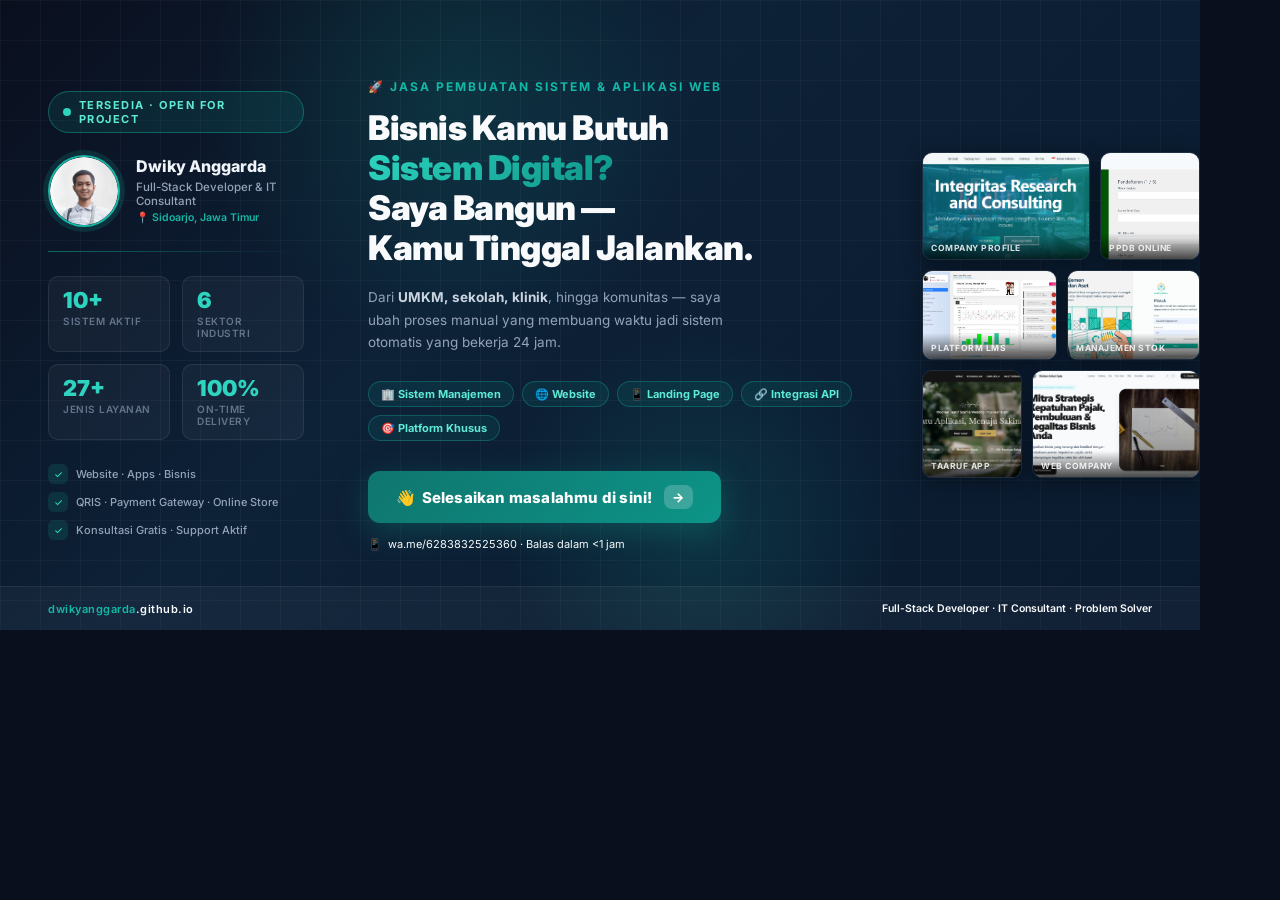
==== og-image.html @ f9ded8c6 "add custom OG image generator and update project assets and portfolio styling" ====
<!DOCTYPE html>
<html lang="id">

<head>
    <meta charset="UTF-8">
    <meta name="viewport" content="width=1200">
    <title>OG Image – Dwiky Anggarda</title>
    <link rel="preconnect" href="https://fonts.googleapis.com">
    <link href="https://fonts.googleapis.com/css2?family=Inter:wght@400;600;700;800;900&display=swap" rel="stylesheet">
    <style>
        * {
            margin: 0;
            padding: 0;
            box-sizing: border-box;
        }

        body {
            width: 1200px;
            height: 630px;
            overflow: hidden;
            font-family: 'Inter', sans-serif;
            background: #0a0f1e;
        }

        .og-wrap {
            width: 1200px;
            height: 630px;
            position: relative;
            display: flex;
            overflow: hidden;
            background: linear-gradient(135deg, #0a0f1e 0%, #0d2137 40%, #0a1a2e 100%);
        }

        /* ── Background decorations ── */
        .bg-glow-1 {
            position: absolute;
            width: 500px;
            height: 500px;
            border-radius: 50%;
            background: radial-gradient(circle, rgba(15, 118, 110, 0.25) 0%, transparent 70%);
            top: -150px;
            left: 200px;
            pointer-events: none;
        }

        .bg-glow-2 {
            position: absolute;
            width: 400px;
            height: 400px;
            border-radius: 50%;
            background: radial-gradient(circle, rgba(20, 184, 166, 0.15) 0%, transparent 70%);
            bottom: -100px;
            right: 300px;
            pointer-events: none;
        }

        .bg-grid {
            position: absolute;
            inset: 0;
            background-image:
                linear-gradient(rgba(255, 255, 255, 0.03) 1px, transparent 1px),
                linear-gradient(90deg, rgba(255, 255, 255, 0.03) 1px, transparent 1px);
            background-size: 40px 40px;
            pointer-events: none;
        }

        /* ── LEFT PANEL ── */
        .left {
            width: 340px;
            flex-shrink: 0;
            display: flex;
            flex-direction: column;
            justify-content: center;
            padding: 44px 36px 44px 48px;
            position: relative;
            z-index: 2;
        }

        .brand-tag {
            display: inline-flex;
            align-items: center;
            gap: 8px;
            background: rgba(15, 118, 110, 0.2);
            border: 1px solid rgba(20, 184, 166, 0.4);
            color: #5eead4;
            font-size: 11px;
            font-weight: 700;
            letter-spacing: 1.5px;
            text-transform: uppercase;
            padding: 6px 14px;
            border-radius: 50px;
            margin-bottom: 22px;
        }

        .brand-tag::before {
            content: '';
            width: 8px;
            height: 8px;
            border-radius: 50%;
            background: #2dd4bf;
            animation: pulse-dot 2s ease-in-out infinite;
        }

        @keyframes pulse-dot {

            0%,
            100% {
                opacity: 1;
            }

            50% {
                opacity: 0.4;
            }
        }

        .profile-row {
            display: flex;
            align-items: center;
            gap: 16px;
            margin-bottom: 24px;
        }

        .profile-photo {
            width: 72px;
            height: 72px;
            border-radius: 50%;
            object-fit: cover;
            object-position: center top;
            border: 2.5px solid #14b8a6;
            flex-shrink: 0;
            box-shadow: 0 0 0 5px rgba(20, 184, 166, 0.15);
        }

        .profile-info .name {
            font-size: 16px;
            font-weight: 800;
            color: #f1f5f9;
            line-height: 1.2;
        }

        .profile-info .title {
            font-size: 11.5px;
            color: #94a3b8;
            margin-top: 4px;
            font-weight: 500;
        }

        .profile-info .location {
            font-size: 10.5px;
            color: #14b8a6;
            margin-top: 3px;
            font-weight: 600;
        }

        .divider {
            height: 1px;
            background: linear-gradient(90deg, rgba(20, 184, 166, 0.5), transparent);
            margin-bottom: 24px;
        }

        /* Stats */
        .stats-grid {
            display: grid;
            grid-template-columns: 1fr 1fr;
            gap: 12px;
            margin-bottom: 24px;
        }

        .stat-box {
            background: rgba(255, 255, 255, 0.04);
            border: 1px solid rgba(255, 255, 255, 0.08);
            border-radius: 10px;
            padding: 12px 14px;
        }

        .stat-box .snum {
            font-size: 22px;
            font-weight: 900;
            color: #2dd4bf;
            line-height: 1;
        }

        .stat-box .slabel {
            font-size: 10px;
            color: #64748b;
            margin-top: 4px;
            font-weight: 600;
            text-transform: uppercase;
            letter-spacing: 0.5px;
        }

        /* Trust badges */
        .badges {
            display: flex;
            flex-direction: column;
            gap: 8px;
        }

        .badge-row {
            display: flex;
            align-items: center;
            gap: 8px;
            font-size: 11px;
            color: #94a3b8;
            font-weight: 500;
        }

        .badge-icon {
            width: 20px;
            height: 20px;
            border-radius: 6px;
            background: rgba(15, 118, 110, 0.25);
            display: flex;
            align-items: center;
            justify-content: center;
            color: #2dd4bf;
            font-size: 10px;
            flex-shrink: 0;
        }

        /* ── CENTER PANEL ── */
        .center {
            flex: 1;
            display: flex;
            flex-direction: column;
            justify-content: center;
            padding: 44px 28px;
            position: relative;
            z-index: 2;
        }

        .eyebrow {
            font-size: 12px;
            font-weight: 700;
            letter-spacing: 2px;
            text-transform: uppercase;
            color: #14b8a6;
            margin-bottom: 14px;
        }

        .headline {
            font-size: 34px;
            font-weight: 900;
            color: #f8fafc;
            line-height: 1.18;
            margin-bottom: 18px;
            letter-spacing: -0.5px;
        }

        .headline em {
            font-style: normal;
            background: linear-gradient(135deg, #2dd4bf, #0d9488);
            -webkit-background-clip: text;
            -webkit-text-fill-color: transparent;
            background-clip: text;
        }

        .subtext {
            font-size: 13.5px;
            color: #94a3b8;
            line-height: 1.65;
            margin-bottom: 28px;
            max-width: 380px;
        }

        .subtext strong {
            color: #cbd5e1;
        }

        /* Service Chips */
        .chips {
            display: flex;
            flex-wrap: wrap;
            gap: 8px;
            margin-bottom: 30px;
        }

        .chip {
            background: rgba(15, 118, 110, 0.18);
            border: 1px solid rgba(20, 184, 166, 0.3);
            color: #5eead4;
            font-size: 11px;
            font-weight: 700;
            padding: 5px 12px;
            border-radius: 50px;
        }

        /* CTA */
        .cta-btn {
            display: inline-flex;
            align-items: center;
            gap: 12px;
            background: linear-gradient(135deg, #0f766e, #0d9488);
            color: white;
            font-size: 15px;
            font-weight: 800;
            padding: 14px 28px;
            border-radius: 12px;
            box-shadow: 0 8px 30px rgba(15, 118, 110, 0.45);
            width: fit-content;
            letter-spacing: 0.2px;
        }

        .cta-btn .cta-arrow {
            background: rgba(255, 255, 255, 0.2);
            border-radius: 8px;
            padding: 4px 8px;
            font-size: 13px;
        }

        /* Phone hint */
        .wa-hint {
            margin-top: 14px;
            font-size: 11px;
            color: #f8fafc;
            /* color: #475569; */
            display: flex;
            align-items: center;
            gap: 6px;
        }

        .wa-hint::before {
            content: '📱';
        }

        /* ── RIGHT PANEL – Portfolio Mosaic ── */
        .right {
            width: 290px;
            flex-shrink: 0;
            display: flex;
            flex-direction: column;
            justify-content: center;
            padding: 28px 28px 28px 12px;
            gap: 10px;
            position: relative;
            z-index: 2;
        }

        .mosaic-row {
            display: flex;
            gap: 10px;
        }

        .mosaic-card {
            border-radius: 10px;
            overflow: hidden;
            border: 1px solid rgba(255, 255, 255, 0.08);
            position: relative;
            box-shadow: 0 4px 20px rgba(0, 0, 0, 0.4);
            flex-shrink: 0;
        }

        .mosaic-card img {
            width: 100%;
            height: 100%;
            object-fit: cover;
            display: block;
        }

        .mosaic-card .badge-overlay {
            position: absolute;
            bottom: 0;
            left: 0;
            right: 0;
            background: linear-gradient(transparent, rgba(0, 0, 0, 0.7));
            padding: 10px 8px 6px;
            font-size: 8.5px;
            font-weight: 700;
            color: rgba(255, 255, 255, 0.85);
            letter-spacing: 0.5px;
            text-transform: uppercase;
        }

        /* Mosaic sizes */
        .card-lg {
            width: 168px;
            height: 108px;
        }

        .card-sm {
            width: 100px;
            height: 108px;
        }

        .card-md {
            width: 135px;
            height: 90px;
        }

        .card-xs {
            width: 133px;
            height: 90px;
        }

        /* ── Bottom bar ── */
        .bottom-bar {
            position: absolute;
            bottom: 0;
            left: 0;
            right: 0;
            height: 44px;
            background: rgba(255, 255, 255, 0.03);
            border-top: 1px solid rgba(255, 255, 255, 0.06);
            display: flex;
            align-items: center;
            justify-content: space-between;
            padding: 0 48px;
            z-index: 10;
        }

        .bottom-bar .url {
            font-size: 11px;
            color: #f8fafc;
            font-weight: 600;
            letter-spacing: 0.5px;
        }

        .bottom-bar .url span {
            color: #14b8a6;
        }

        .bottom-bar .tagline {
            font-size: 10.5px;
            color: #f8fafc;
            font-weight: 600;
        }
    </style>
</head>

<body>
    <div class="og-wrap">
        <!-- Background -->
        <div class="bg-glow-1"></div>
        <div class="bg-glow-2"></div>
        <div class="bg-grid"></div>

        <!-- LEFT: Identity -->
        <div class="left">
            <div class="brand-tag">Tersedia · Open for Project</div>

            <div class="profile-row">
                <img class="profile-photo" src="assets/image/cropped_circle_image-1-2 (1)hd.png" alt="Dwiky Anggarda"
                    onerror="this.src='assets/image/cropped_circle_image-1-2 (1)hd.png'">
                <div class="profile-info">
                    <div class="name">Dwiky Anggarda</div>
                    <div class="title">Full-Stack Developer & IT Consultant</div>
                    <div class="location">📍 Sidoarjo, Jawa Timur</div>
                </div>
            </div>

            <div class="divider"></div>

            <div class="stats-grid">
                <div class="stat-box">
                    <div class="snum">10+</div>
                    <div class="slabel">Sistem Aktif</div>
                </div>
                <div class="stat-box">
                    <div class="snum">6</div>
                    <div class="slabel">Sektor Industri</div>
                </div>
                <div class="stat-box">
                    <div class="snum">27+</div>
                    <div class="slabel">Jenis Layanan</div>
                </div>
                <div class="stat-box">
                    <div class="snum">100%</div>
                    <div class="slabel">On-time Delivery</div>
                </div>
            </div>

            <div class="badges">
                <div class="badge-row">
                    <div class="badge-icon">✓</div>
                    Website · Apps · Bisnis
                </div>
                <div class="badge-row">
                    <div class="badge-icon">✓</div>
                    QRIS · Payment Gateway · Online Store
                </div>
                <div class="badge-row">
                    <div class="badge-icon">✓</div>
                    Konsultasi Gratis · Support Aktif
                </div>
            </div>
        </div>

        <!-- CENTER: Copy + CTA -->
        <div class="center">
            <div class="eyebrow">🚀 Jasa Pembuatan Sistem & Aplikasi Web</div>

            <div class="headline">
                Bisnis Kamu Butuh<br>
                <em>Sistem Digital?</em><br>
                Saya Bangun —<br>
                Kamu Tinggal Jalankan.
            </div>

            <div class="subtext">
                Dari <strong>UMKM, sekolah, klinik</strong>, hingga komunitas —
                saya ubah proses manual yang membuang waktu jadi
                sistem otomatis yang bekerja 24 jam.
            </div>

            <div class="chips">
                <span class="chip">🏢 Sistem Manajemen</span>
                <span class="chip">🌐 Website</span>
                <span class="chip">📱 Landing Page</span>
                <span class="chip">🔗 Integrasi API</span>
                <span class="chip">🎯 Platform Khusus</span>
            </div>

            <div class="cta-btn">
                👋 &nbsp;Selesaikan masalahmu di sini!
                <span class="cta-arrow">→</span>
            </div>

            <div class="wa-hint">
                wa.me/6283832525360 · Balas dalam &lt;1 jam
            </div>
        </div>

        <!-- RIGHT: Portfolio Mosaic -->
        <div class="right">
            <div class="mosaic-row">
                <div class="mosaic-card card-lg">
                    <img src="assets/image/irc.png" alt="Company Profile">
                    <div class="badge-overlay">Company Profile</div>
                </div>
                <div class="mosaic-card card-sm">
                    <img src="assets/image/ppdb.png" alt="PPDB">
                    <div class="badge-overlay">PPDB Online</div>
                </div>
            </div>
            <div class="mosaic-row">
                <div class="mosaic-card card-md">
                    <img src="assets/image/lms.png" alt="LMS">
                    <div class="badge-overlay">Platform LMS</div>
                </div>
                <div class="mosaic-card card-xs">
                    <img src="assets/image/stok-aset.png" alt="Stok">
                    <div class="badge-overlay">Manajemen Stok</div>
                </div>
            </div>
            <div class="mosaic-row">
                <div class="mosaic-card card-sm">
                    <img src="assets/image/taaruf.png" alt="Taaruf">
                    <div class="badge-overlay">Taaruf App</div>
                </div>
                <div class="mosaic-card card-lg">
                    <img src="assets/image/mutiara-solusi-cipta.png" alt="Website">
                    <div class="badge-overlay">Web Company</div>
                </div>
            </div>
        </div>

        <!-- Bottom bar -->
        <div class="bottom-bar">
            <div class="url"><span>dwikyanggarda</span>.github.io</div>
            <div class="tagline">Full-Stack Developer · IT Consultant · Problem Solver</div>
        </div>
    </div>
</body>

</html>
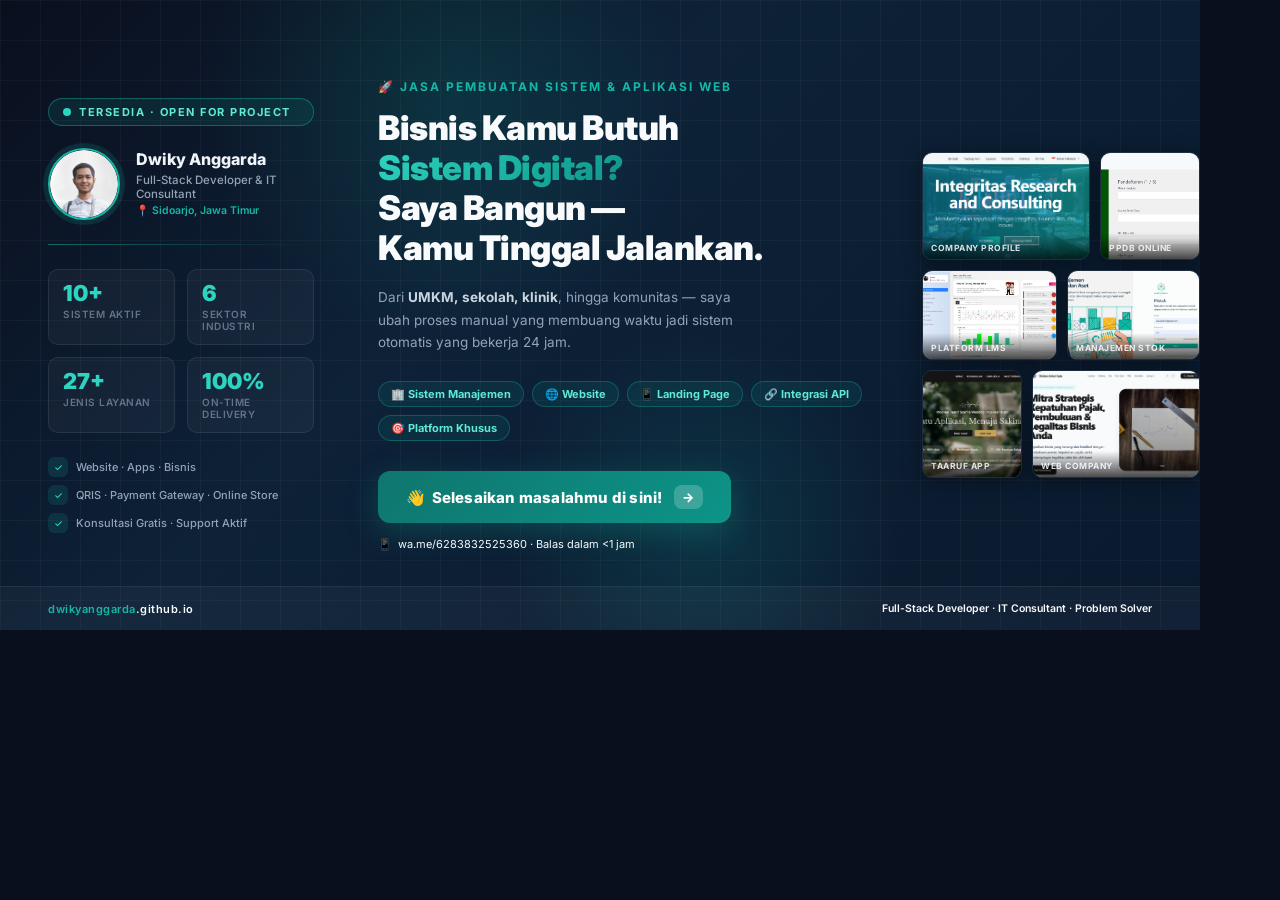
==== commit 54fa3275: "rev og image html" ====
--- a/og-image.html
+++ b/og-image.html
@@ -66,7 +66,7 @@
 
         /* ── LEFT PANEL ── */
         .left {
-            width: 340px;
+            width: 350px;
             flex-shrink: 0;
             display: flex;
             flex-direction: column;
